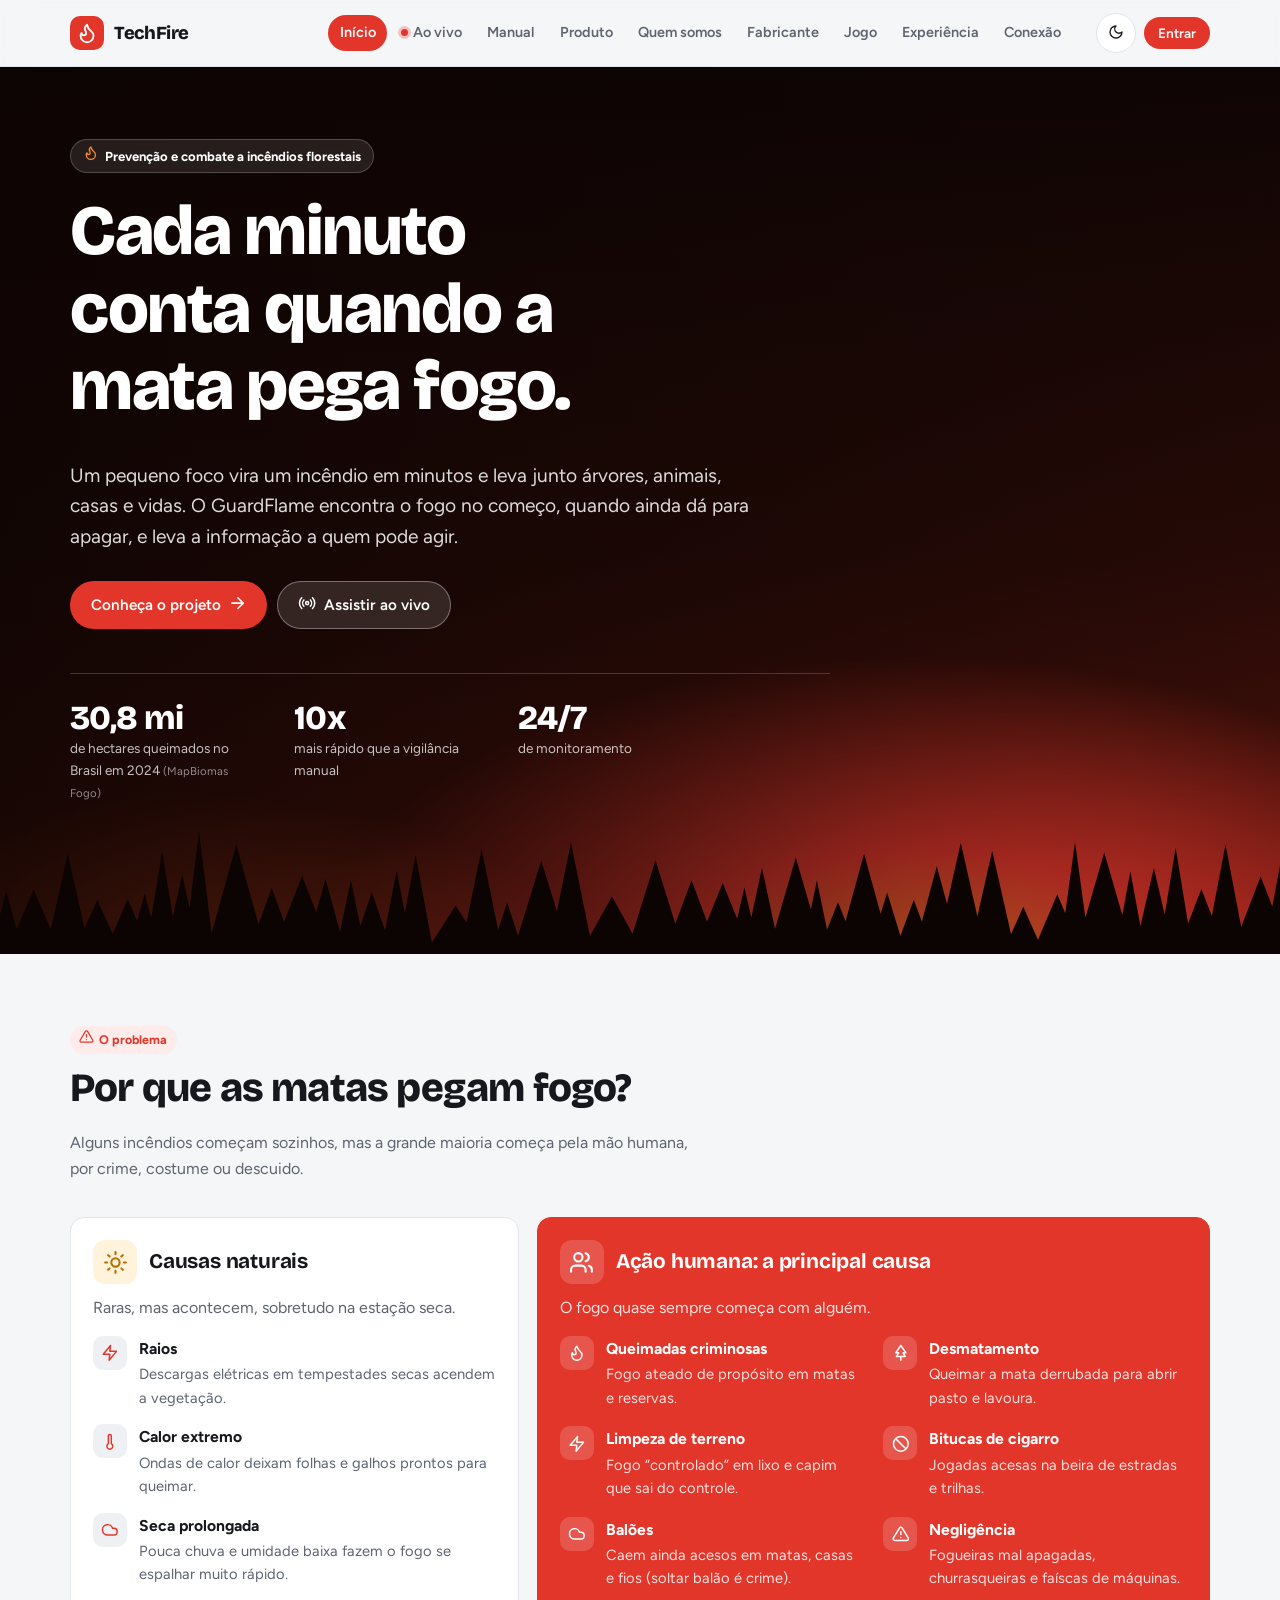
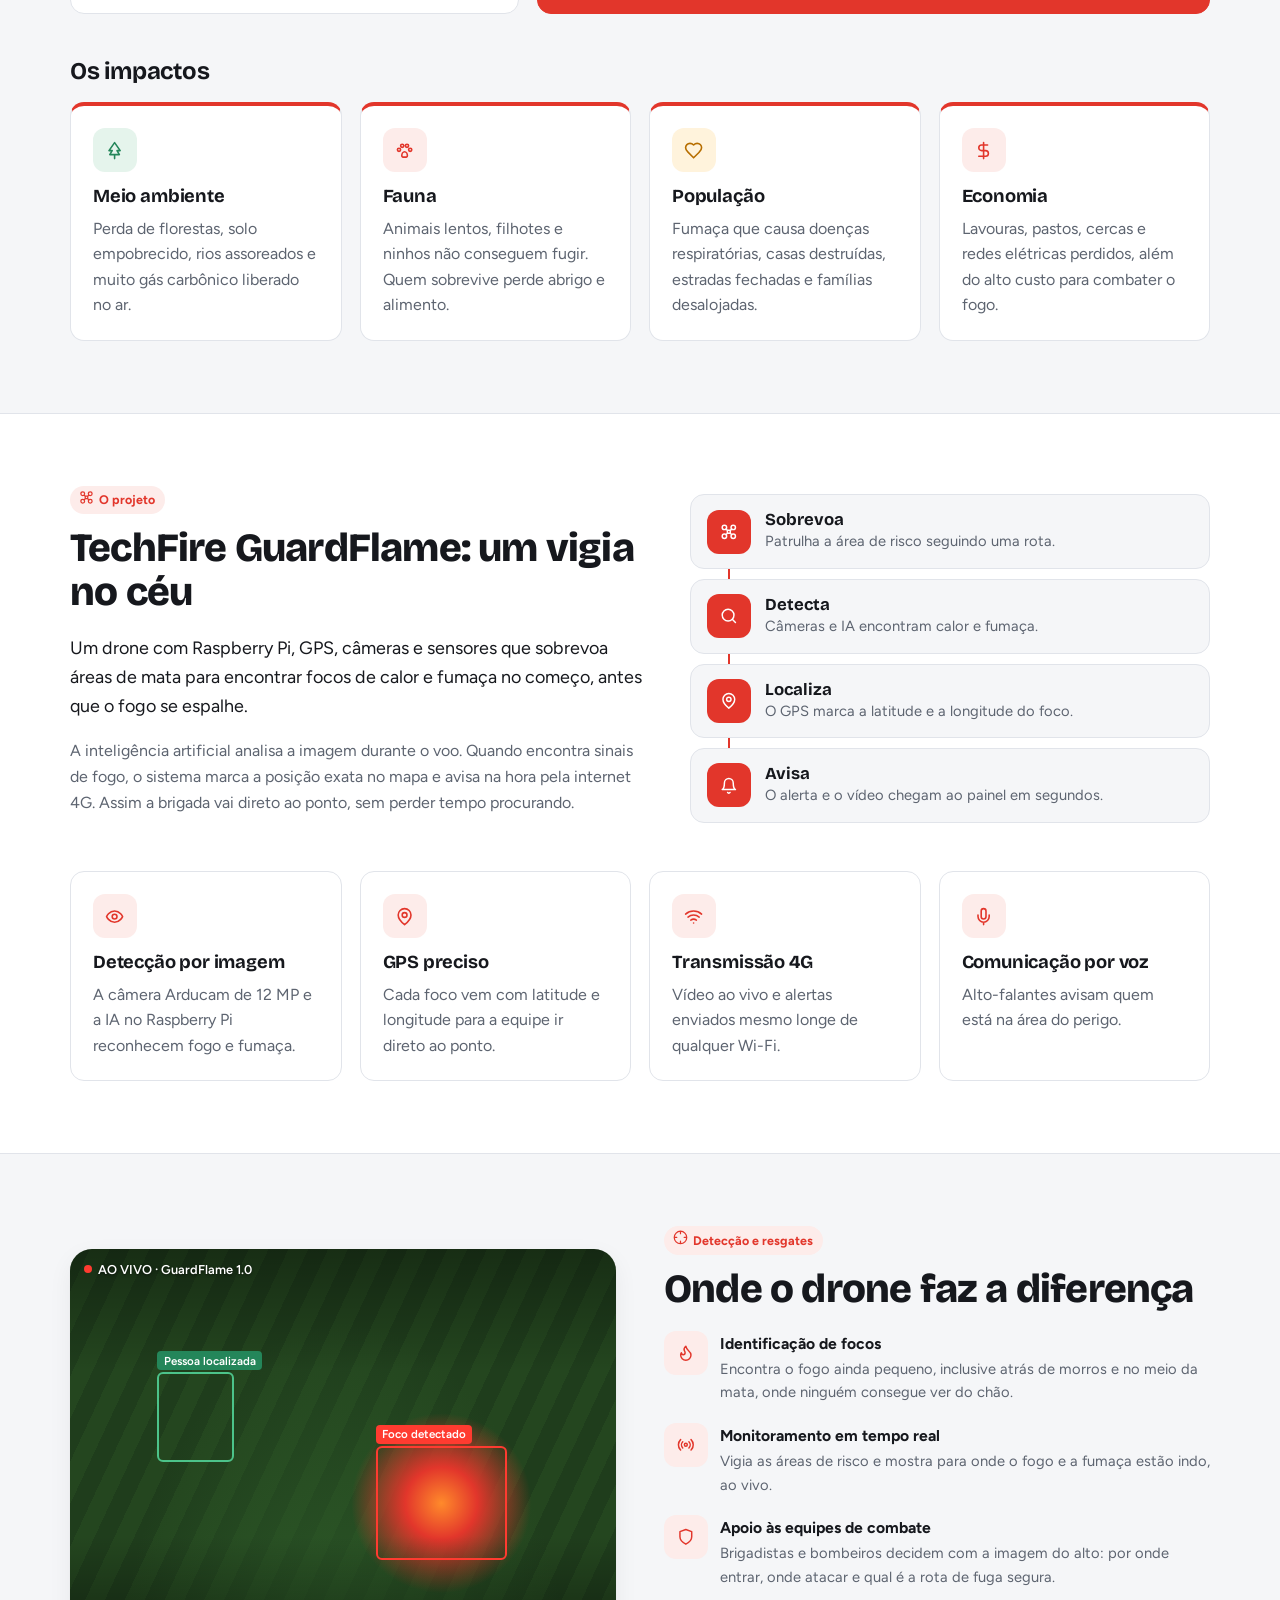
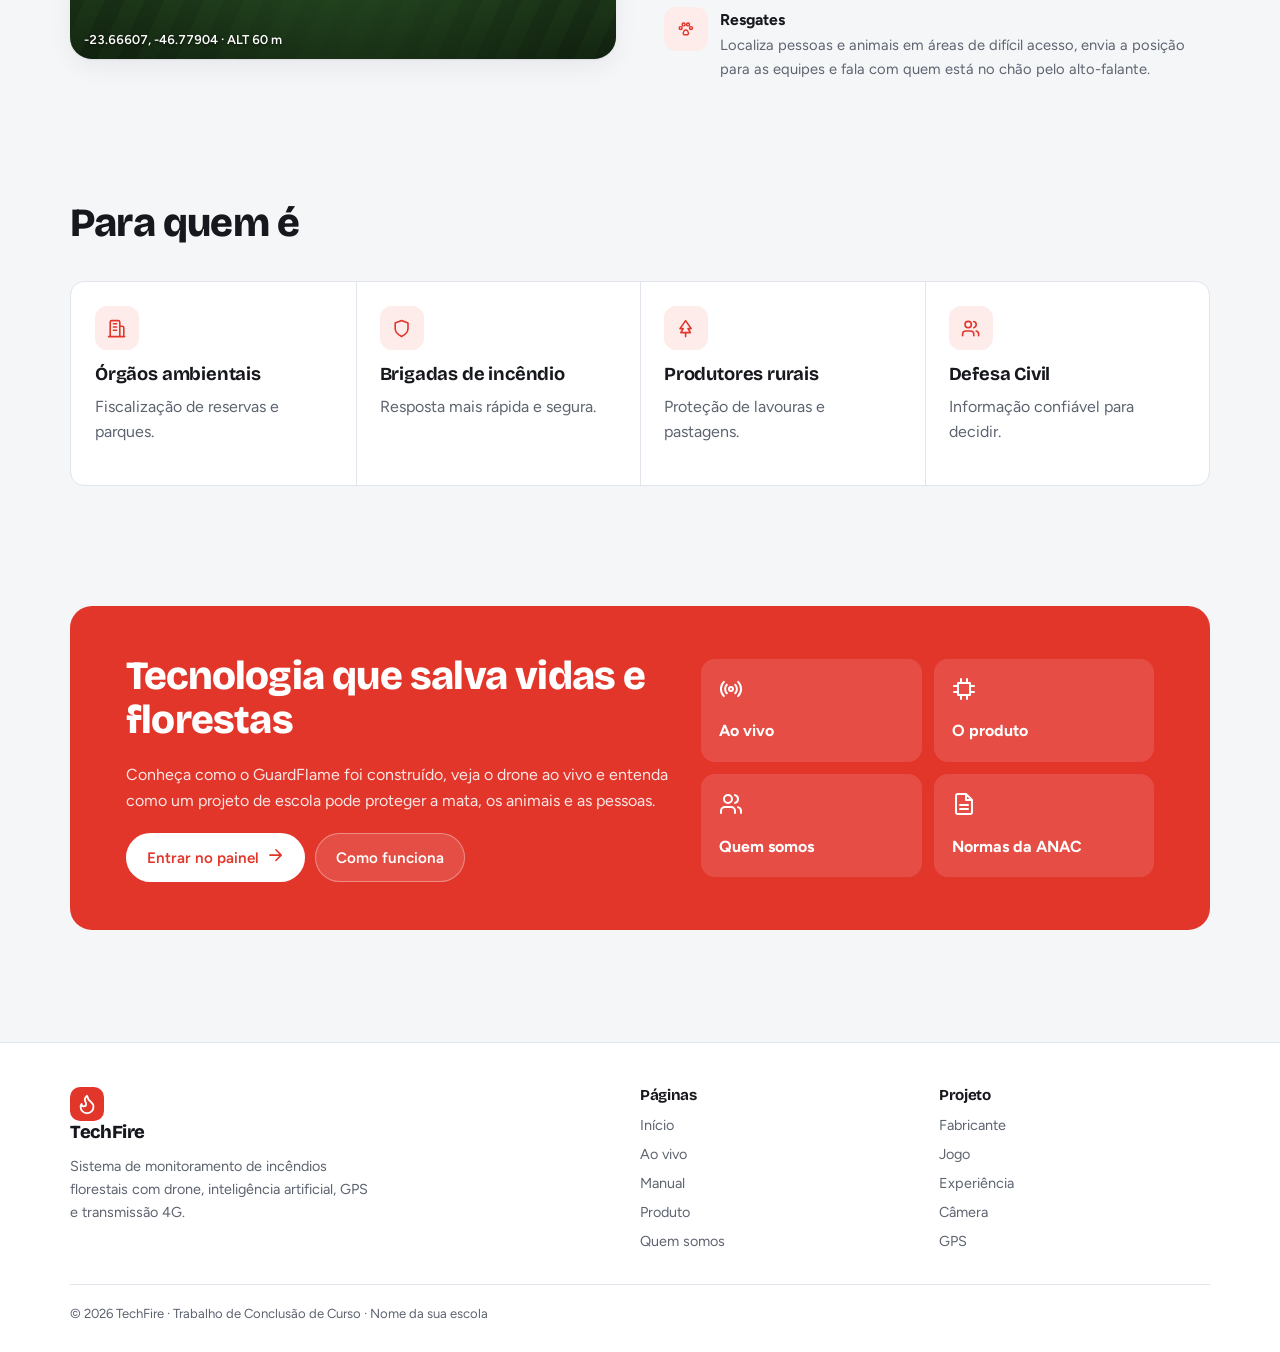
==== techfire-2/index.html @ 39a863de "segundo commit" ====
<!DOCTYPE html>
<html lang="pt-BR" data-theme="light">
<head>
<meta charset="UTF-8">
<meta name="viewport" content="width=device-width, initial-scale=1, viewport-fit=cover">
<title>TechFire · GuardFlame 1.0</title>
<meta name="description" content="TechFire GuardFlame: drone que detecta focos de incêndio florestal no começo, transmite ao vivo e ajuda nos resgates.">
<link rel="preconnect" href="https://fonts.googleapis.com">
<link rel="preconnect" href="https://fonts.gstatic.com" crossorigin>
<link href="https://fonts.googleapis.com/css2?family=Bricolage+Grotesque:opsz,wght@12..96,500;12..96,700;12..96,800&family=Figtree:wght@400;500;600;700&display=swap" rel="stylesheet">
<script>
  /* Aplica o tema salvo antes de desenhar a página (evita "piscar") */
  try { var t = localStorage.getItem('gf_tema'); if (t) document.documentElement.setAttribute('data-theme', t); } catch (e) {}
</script>
<link rel="stylesheet" href="css/estilo.css">
<link rel="stylesheet" href="css/home.css">
</head>
<body>

<!-- Topo (menu): montado pelo js/layout.js -->
<div id="topo"></div>

<main>

<!-- ============ ABERTURA ============ -->
<section class="abertura">
  <div class="fundo" aria-hidden="true"></div>
  <div class="brasas" id="brasas" aria-hidden="true"></div>
  <div class="mata" id="mata" aria-hidden="true"></div>

  <div class="wrap">
    <span class="selo"><span data-icon="flame"></span>Prevenção e combate a incêndios florestais</span>
    <h1>Cada minuto conta quando a mata pega fogo.</h1>
    <p class="lead">Um pequeno foco vira um incêndio em minutos e leva junto árvores, animais, casas e vidas. O GuardFlame encontra o fogo no começo, quando ainda dá para apagar, e leva a informação a quem pode agir.</p>
    <div class="ctas">
      <a class="btn btn-fire" href="#projeto">Conheça o projeto<span data-icon="arrow"></span></a>
      <a class="btn btn-vidro" href="aovivo/aovivo.html"><span data-icon="radio"></span>Assistir ao vivo</a>
    </div>
    <div class="numeros">
      <div><b class="num">30,8 mi</b><span>de hectares queimados no Brasil em 2024 <small>(MapBiomas Fogo)</small></span></div>
      <div><b class="num">10x</b><span>mais rápido que a vigilância manual</span></div>
      <div><b class="num">24/7</b><span>de monitoramento</span></div>
    </div>
  </div>
</section>

<!-- ============ O PROBLEMA ============ -->
<section class="section" id="problema">
  <div class="wrap">
    <div class="section-head">
      <span class="tag"><span data-icon="alert"></span>O problema</span>
      <h2>Por que as matas pegam fogo?</h2>
      <p class="muted">Alguns incêndios começam sozinhos, mas a grande maioria começa pela mão humana, por crime, costume ou descuido.</p>
    </div>

    <div class="causas">
      <div class="card causa-natural">
        <h3><span class="ic amber" data-icon="sun"></span>Causas naturais</h3>
        <p class="muted">Raras, mas acontecem, sobretudo na estação seca.</p>
        <ul class="lista-ic">
          <li><span data-icon="zap"></span><div><b>Raios</b>Descargas elétricas em tempestades secas acendem a vegetação.</div></li>
          <li><span data-icon="thermo"></span><div><b>Calor extremo</b>Ondas de calor deixam folhas e galhos prontos para queimar.</div></li>
          <li><span data-icon="cloud"></span><div><b>Seca prolongada</b>Pouca chuva e umidade baixa fazem o fogo se espalhar muito rápido.</div></li>
        </ul>
      </div>
      <div class="card causa-humana">
        <h3><span class="ic" data-icon="users"></span>Ação humana: a principal causa</h3>
        <p>O fogo quase sempre começa com alguém.</p>
        <ul class="lista-ic duas">
          <li><span data-icon="flame"></span><div><b>Queimadas criminosas</b>Fogo ateado de propósito em matas e reservas.</div></li>
          <li><span data-icon="tree"></span><div><b>Desmatamento</b>Queimar a mata derrubada para abrir pasto e lavoura.</div></li>
          <li><span data-icon="zap"></span><div><b>Limpeza de terreno</b>Fogo “controlado” em lixo e capim que sai do controle.</div></li>
          <li><span data-icon="ban"></span><div><b>Bitucas de cigarro</b>Jogadas acesas na beira de estradas e trilhas.</div></li>
          <li><span data-icon="cloud"></span><div><b>Balões</b>Caem ainda acesos em matas, casas e fios (soltar balão é crime).</div></li>
          <li><span data-icon="alert"></span><div><b>Negligência</b>Fogueiras mal apagadas, churrasqueiras e faíscas de máquinas.</div></li>
        </ul>
      </div>
    </div>

    <h3 class="sub-titulo">Os impactos</h3>
    <div class="grid g4">
      <div class="card impacto"><div class="ic leaf" data-icon="tree"></div><h3>Meio ambiente</h3><p class="muted">Perda de florestas, solo empobrecido, rios assoreados e muito gás carbônico liberado no ar.</p></div>
      <div class="card impacto"><div class="ic" data-icon="paw"></div><h3>Fauna</h3><p class="muted">Animais lentos, filhotes e ninhos não conseguem fugir. Quem sobrevive perde abrigo e alimento.</p></div>
      <div class="card impacto"><div class="ic amber" data-icon="heart"></div><h3>População</h3><p class="muted">Fumaça que causa doenças respiratórias, casas destruídas, estradas fechadas e famílias desalojadas.</p></div>
      <div class="card impacto"><div class="ic" data-icon="coins"></div><h3>Economia</h3><p class="muted">Lavouras, pastos, cercas e redes elétricas perdidos, além do alto custo para combater o fogo.</p></div>
    </div>
  </div>
</section>

<!-- ============ O PROJETO ============ -->
<section class="section alt" id="projeto">
  <div class="wrap">
    <div class="projeto">
      <div>
        <span class="tag"><span data-icon="drone"></span>O projeto</span>
        <h2>TechFire GuardFlame: um vigia no céu</h2>
        <p class="lead-sm">Um drone com Raspberry Pi, GPS, câmeras e sensores que sobrevoa áreas de mata para encontrar focos de calor e fumaça no começo, antes que o fogo se espalhe.</p>
        <p class="muted">A inteligência artificial analisa a imagem durante o voo. Quando encontra sinais de fogo, o sistema marca a posição exata no mapa e avisa na hora pela internet 4G. Assim a brigada vai direto ao ponto, sem perder tempo procurando.</p>
      </div>
      <ol class="fluxo-voo">
        <li><span data-icon="drone"></span><div><b>Sobrevoa</b>Patrulha a área de risco seguindo uma rota.</div></li>
        <li><span data-icon="search"></span><div><b>Detecta</b>Câmeras e IA encontram calor e fumaça.</div></li>
        <li><span data-icon="pin"></span><div><b>Localiza</b>O GPS marca a latitude e a longitude do foco.</div></li>
        <li><span data-icon="bell"></span><div><b>Avisa</b>O alerta e o vídeo chegam ao painel em segundos.</div></li>
      </ol>
    </div>

    <div class="grid g4" style="margin-top:40px">
      <div class="card"><div class="ic" data-icon="eye"></div><h3>Detecção por imagem</h3><p class="muted">A câmera Arducam de 12 MP e a IA no Raspberry Pi reconhecem fogo e fumaça.</p></div>
      <div class="card"><div class="ic" data-icon="pin"></div><h3>GPS preciso</h3><p class="muted">Cada foco vem com latitude e longitude para a equipe ir direto ao ponto.</p></div>
      <div class="card"><div class="ic" data-icon="wifi"></div><h3>Transmissão 4G</h3><p class="muted">Vídeo ao vivo e alertas enviados mesmo longe de qualquer Wi-Fi.</p></div>
      <div class="card"><div class="ic" data-icon="mic"></div><h3>Comunicação por voz</h3><p class="muted">Alto-falantes avisam quem está na área do perigo.</p></div>
    </div>
  </div>
</section>

<!-- ============ DETECÇÃO E RESGATES ============ -->
<section class="section" id="resgates">
  <div class="wrap resgate">
    <div class="tela-drone" aria-label="Exemplo da visão do drone durante o voo" role="img">
      <div class="mira foco"><span>Foco detectado</span></div>
      <div class="mira pessoa"><span>Pessoa localizada</span></div>
      <div class="hud-topo"><span class="rec">AO VIVO · GuardFlame 1.0</span></div>
      <div class="hud-pe num">-23.66607, -46.77904 · ALT 60 m</div>
    </div>
    <div>
      <span class="tag"><span data-icon="target"></span>Detecção e resgates</span>
      <h2>Onde o drone faz a diferença</h2>
      <ul class="lista-ic grande">
        <li><span data-icon="flame"></span><div><b>Identificação de focos</b>Encontra o fogo ainda pequeno, inclusive atrás de morros e no meio da mata, onde ninguém consegue ver do chão.</div></li>
        <li><span data-icon="radio"></span><div><b>Monitoramento em tempo real</b>Vigia as áreas de risco e mostra para onde o fogo e a fumaça estão indo, ao vivo.</div></li>
        <li><span data-icon="shield"></span><div><b>Apoio às equipes de combate</b>Brigadistas e bombeiros decidem com a imagem do alto: por onde entrar, onde atacar e qual é a rota de fuga segura.</div></li>
        <li><span data-icon="paw"></span><div><b>Resgates</b>Localiza pessoas e animais em áreas de difícil acesso, envia a posição para as equipes e fala com quem está no chão pelo alto-falante.</div></li>
      </ul>
    </div>
  </div>
</section>

<!-- ============ PARA QUEM É ============ -->
<section class="section tight">
  <div class="wrap">
    <div class="section-head"><h2>Para quem é</h2></div>
    <div class="audience">
      <div><div class="ic" data-icon="building"></div><h3>Órgãos ambientais</h3><p class="muted">Fiscalização de reservas e parques.</p></div>
      <div><div class="ic" data-icon="shield"></div><h3>Brigadas de incêndio</h3><p class="muted">Resposta mais rápida e segura.</p></div>
      <div><div class="ic" data-icon="tree"></div><h3>Produtores rurais</h3><p class="muted">Proteção de lavouras e pastagens.</p></div>
      <div><div class="ic" data-icon="users"></div><h3>Defesa Civil</h3><p class="muted">Informação confiável para decidir.</p></div>
    </div>
  </div>
</section>

<!-- ============ CHAMADA FINAL ============ -->
<section class="section">
  <div class="wrap">
    <div class="goal chamada">
      <div>
        <h2>Tecnologia que salva vidas e florestas</h2>
        <p>Conheça como o GuardFlame foi construído, veja o drone ao vivo e entenda como um projeto de escola pode proteger a mata, os animais e as pessoas.</p>
        <div class="ctas">
          <a class="btn btn-branco" href="login/login.html" data-so-visitante hidden>Entrar no painel<span data-icon="arrow"></span></a>
          <a class="btn btn-vidro" href="manual/manual.html">Como funciona</a>
        </div>
      </div>
      <nav class="atalhos" aria-label="Conheça o site">
        <a href="aovivo/aovivo.html"><span data-icon="radio"></span>Ao vivo</a>
        <a href="produto/produto.html"><span data-icon="chip"></span>O produto</a>
        <a href="equipe/equipe.html"><span data-icon="users"></span>Quem somos</a>
        <a href="fabricante/fabricante.html"><span data-icon="file"></span>Normas da ANAC</a>
      </nav>
    </div>
  </div>
</section>
</main>

<!-- Rodapé: montado pelo js/layout.js -->
<div id="rodape"></div>

<script src="js/config.js"></script>
<script src="js/utils.js"></script>
<script src="js/layout.js"></script>
<script src="js/home.js"></script>
</body>
</html>
---- techfire-2/css/estilo.css ----
/* ============ TOKENS ============ */
:root{
  --bg:#F5F6F8; --surface:#FFFFFF; --surface-2:#EEF0F3; --ink:#16181D; --muted:#5D6470;
  --line:#E1E4EA; --fire:#E2362B; --fire-2:#FF7E29; --fire-soft:#FDECEA; --leaf:#24865A; --leaf-soft:#E5F4EC;
  --amber:#B76E00; --amber-soft:#FFF3DC; --shadow:0 1px 2px rgba(22,24,29,.06),0 8px 24px rgba(22,24,29,.06);
  --r-sm:8px; --r-md:14px; --r-lg:22px;
  --f-display:"Bricolage Grotesque", "Segoe UI", system-ui, sans-serif;
  --f-body:"Figtree", "Segoe UI", system-ui, -apple-system, sans-serif;
  box-sizing:border-box;
  padding-top:env(safe-area-inset-top,0px); padding-bottom:env(safe-area-inset-bottom,0px);
  color-scheme:light;
}
html[data-theme="dark"]{
  --bg:#0E1013; --surface:#16191E; --surface-2:#1E2228; --ink:#ECEEF1; --muted:#99A0AC;
  --line:#2A2F37; --fire:#FF4A3D; --fire-2:#FF8F3D; --fire-soft:#2A1513; --leaf:#4CC38A; --leaf-soft:#12251C;
  --amber:#F2B14C; --amber-soft:#2A2112; --shadow:0 1px 2px rgba(0,0,0,.4),0 10px 30px rgba(0,0,0,.35);
  color-scheme:dark;
}
*,*::before,*::after{box-sizing:inherit}
html{scroll-padding-top:calc(env(safe-area-inset-top,0px) + 80px)}
body{margin:0;background:var(--bg);color:var(--ink);font:16px/1.6 var(--f-body);-webkit-font-smoothing:antialiased;transition:background .3s,color .3s}
img,video,iframe,canvas{max-width:100%;display:block}
a{color:inherit}
h1,h2,h3,h4{font-family:var(--f-display);line-height:1.1;margin:0 0 .5em;letter-spacing:-.02em}
h1{font-size:clamp(2.4rem,5.5vw,4.4rem);font-weight:800}
h2{font-size:clamp(1.7rem,3.2vw,2.5rem);font-weight:800}
h3{font-size:1.15rem;font-weight:700;letter-spacing:-.01em}
p{margin:0 0 1em}
.muted{color:var(--muted)}
.wrap{width:100%;max-width:1180px;margin:0 auto;padding:0 20px}
.num{font-variant-numeric:tabular-nums}
:focus-visible{outline:3px solid var(--fire-2);outline-offset:2px;border-radius:6px}
.sr{position:absolute;width:1px;height:1px;overflow:hidden;clip:rect(0 0 0 0)}
svg.i{width:1.2em;height:1.2em;flex:none;fill:none;stroke:currentColor;stroke-width:2;stroke-linecap:round;stroke-linejoin:round}

/* ============ BOTÕES / CAMPOS ============ */
.btn{display:inline-flex;align-items:center;justify-content:center;gap:.5em;padding:.8em 1.3em;border-radius:999px;border:1.5px solid transparent;font:600 .95rem var(--f-body);cursor:pointer;text-decoration:none;transition:transform .15s,background .2s,border-color .2s}
.btn:active{transform:scale(.97)}
.btn-fire{background:var(--fire);color:#fff}
.btn-fire:hover{background:color-mix(in srgb,var(--fire) 88%,#000)}
.btn-line{border-color:var(--line);background:var(--surface);color:var(--ink)}
.btn-line:hover{border-color:var(--fire);color:var(--fire)}
.btn-block{width:100%}
.btn-sm{padding:.5em .95em;font-size:.85rem}
.field{display:block;margin-bottom:1rem}
.field>span{display:block;font-size:.85rem;font-weight:600;margin-bottom:.35rem}
.input{position:relative;display:flex;align-items:center}
.input>span{position:absolute;left:14px;top:50%;transform:translateY(-50%);display:flex;color:var(--muted);pointer-events:none}
.input input,.input select,textarea{width:100%;padding:.85em 1em .85em 2.8em;border:1.5px solid var(--line);border-radius:var(--r-sm);background:var(--surface-2);color:var(--ink);font:500 .95rem var(--f-body);transition:border-color .2s,background .2s}
textarea{padding:.85em 1em;min-height:120px;resize:vertical}
.input input:focus,.input select:focus,textarea:focus{outline:none;border-color:var(--fire);background:var(--surface)}
.input .peek{position:absolute;right:6px;top:50%;transform:translateY(-50%);background:none;border:0;color:var(--muted);cursor:pointer;padding:8px;display:flex}
.msg{font-size:.88rem;border-radius:var(--r-sm);padding:.7em .9em;margin-bottom:1rem;display:none}
.msg.err{display:block;background:var(--fire-soft);color:var(--fire)}
.msg.ok{display:block;background:var(--leaf-soft);color:var(--leaf)}
.check{display:flex;gap:.6em;align-items:flex-start;font-size:.88rem;margin-bottom:1.2rem}
.check input{accent-color:var(--fire);margin-top:.3em}

/* ============ TOPO ============ */
.topbar{position:sticky;top:0;top:env(safe-area-inset-top,0px);z-index:50;background:color-mix(in srgb,var(--bg) 82%,transparent);backdrop-filter:saturate(1.4) blur(14px);-webkit-backdrop-filter:saturate(1.4) blur(14px);border-bottom:1px solid var(--line)}
.topbar .wrap{display:flex;align-items:center;gap:16px;height:66px}
.brand{display:flex;align-items:center;gap:10px;text-decoration:none;font:800 1.15rem var(--f-display);letter-spacing:-.02em}
.brand .mark{width:34px;height:34px;border-radius:10px;background:var(--fire);color:#fff;display:grid;place-items:center}
.nav{display:flex;gap:2px;margin-left:auto}
.nav a{text-decoration:none;font-weight:600;font-size:.9rem;padding:.45em .8em;border-radius:999px;color:var(--muted);white-space:nowrap}
.nav a:hover{color:var(--ink)}
.nav a.on{background:var(--fire);color:#fff}
.nav a.live{display:inline-flex;align-items:center;gap:.4em}
.nav a.live::before{content:"";width:7px;height:7px;border-radius:50%;background:var(--fire);box-shadow:0 0 0 3px color-mix(in srgb,var(--fire) 25%,transparent)}
.nav a.live.on::before{background:#fff}
.nav a.dono{border:1.5px dashed var(--fire);color:var(--fire)}
.nav a.dono.on{border-style:solid;color:#fff}
.tools{display:flex;gap:8px;align-items:center}
.icon-btn{width:40px;height:40px;border-radius:50%;border:1.5px solid var(--line);background:var(--surface);color:var(--ink);display:grid;place-items:center;cursor:pointer}
.icon-btn:hover{border-color:var(--fire);color:var(--fire)}
.theme-btn .sun{display:none}
html[data-theme="dark"] .theme-btn .sun{display:block}
html[data-theme="dark"] .theme-btn .moon{display:none}
.menu-btn{display:none}
.user-chip{font-size:.85rem;font-weight:600;color:var(--muted);max-width:140px;overflow:hidden;text-overflow:ellipsis;white-space:nowrap}
@media (max-width:1240px){
  .menu-btn{display:grid}
  .nav{position:fixed;inset:66px 0 auto 0;top:calc(66px + env(safe-area-inset-top,0px));flex-direction:column;background:var(--surface);border-bottom:1px solid var(--line);padding:12px 20px 20px;gap:4px;display:none;margin:0}
  .nav.open{display:flex}
  .nav a{padding:.8em 1em}
  .tools{margin-left:auto}
  .user-chip{display:none}
}

/* ============ PÁGINAS ============ */
main{animation:in .35s ease}
@keyframes in{from{opacity:0}to{opacity:1}}
.section{padding:72px 0}
.section.tight{padding:48px 0}
.section-head{max-width:640px;margin-bottom:36px}
.section-head.center{margin-inline:auto;text-align:center}
.alt{background:var(--surface);border-block:1px solid var(--line)}
.grid{display:grid;gap:18px}
.g2{grid-template-columns:repeat(auto-fit,minmax(min(100%,420px),1fr))}
.g3{grid-template-columns:repeat(auto-fit,minmax(min(100%,280px),1fr))}
.g4{grid-template-columns:repeat(auto-fit,minmax(min(100%,230px),1fr))}
.card{background:var(--surface);border:1px solid var(--line);border-radius:var(--r-md);padding:22px}
.card p:last-child{margin:0}
.ic{width:44px;height:44px;border-radius:12px;display:grid;place-items:center;background:var(--fire-soft);color:var(--fire);margin-bottom:14px}
.ic.leaf{background:var(--leaf-soft);color:var(--leaf)}
.tag{display:inline-flex;align-items:center;gap:.4em;font-size:.78rem;font-weight:700;padding:.3em .75em;border-radius:999px;background:var(--fire-soft);color:var(--fire)}
.tag.leaf{background:var(--leaf-soft);color:var(--leaf)}
.tag.amber{background:var(--amber-soft);color:var(--amber)}
.page-title{padding-top:56px;padding-bottom:8px}
.page-title p{color:var(--muted);max-width:620px;font-size:1.05rem}

/* ============ VITRINE (ícone do drone no login e no cadastro) ============ */
.vitrine{position:relative;border-radius:var(--r-lg);overflow:hidden;aspect-ratio:16/11;box-shadow:var(--shadow);isolation:isolate;display:grid;place-items:center;color:#fff;background:radial-gradient(circle at 30% 20%,#ff7e29 0,transparent 55%),radial-gradient(circle at 80% 90%,#b0204f 0,transparent 50%),linear-gradient(135deg,#e2362b,#4a0c6b)}
.vitrine .ic-drone{display:grid;place-items:center;width:40%;max-width:220px}
.vitrine .ic-drone svg.i{width:100%;height:auto;stroke-width:1;opacity:.9}
.vitrine .hud{position:absolute;inset:0;pointer-events:none;font:600 .82rem var(--f-body);font-variant-numeric:tabular-nums}
.vitrine .hud>div{position:absolute;padding:14px 16px;display:flex;gap:10px;align-items:center;text-shadow:0 1px 3px rgba(0,0,0,.6)}
.vitrine .hud .tl{top:0;left:0}.vitrine .hud .bl{bottom:0;left:0}.vitrine .hud .br{bottom:0;right:0}
.rec{display:inline-flex;align-items:center;gap:6px}
.rec::before{content:"";width:8px;height:8px;border-radius:50%;background:#ff3b30;animation:blink 1.2s steps(2) infinite}
@keyframes blink{50%{opacity:.15}}

/* ============ PLAYER DE VÍDEO ============ */
.player{position:relative;border-radius:var(--r-md);overflow:hidden;background:#000;aspect-ratio:16/9}
.player video,.player iframe,.player img{width:100%;height:100%;border:0;object-fit:cover}
.player .empty{position:absolute;inset:0;display:grid;place-items:center;text-align:center;padding:24px;color:#cfd3da;background:repeating-linear-gradient(135deg,#15181d 0 14px,#191c22 14px 28px);font-size:.9rem}
.player .empty .off-ic{display:block;margin:0 auto 8px;width:max-content;opacity:.7}
.player .empty .off-ic svg.i{width:36px;height:36px}
.player .empty b{display:block;color:#fff;font-family:var(--f-display);font-size:1.1rem;margin-bottom:4px}
.player .empty code{background:rgba(255,255,255,.08);padding:.15em .45em;border-radius:5px;font-size:.85em}

/* ============ CHAMADA (bloco vermelho) ============ */
.goal{background:var(--fire);color:#fff;border-radius:var(--r-lg);padding:48px clamp(24px,5vw,56px);display:grid;grid-template-columns:1.2fr 1fr;gap:32px;align-items:center}
.goal h2{color:#fff}
.goal p{color:rgba(255,255,255,.88)}
.goal .stats{display:grid;grid-template-columns:repeat(3,1fr);gap:12px}
.goal .stats div{background:rgba(255,255,255,.12);border-radius:var(--r-md);padding:18px 14px}
.goal .stats b{display:block;font:800 2rem var(--f-display)}
.goal .stats span{font-size:.82rem}
@media (max-width:800px){.goal{grid-template-columns:1fr}}

/* ============ RODAPÉ ============ */
.site-foot{border-top:1px solid var(--line);background:var(--surface);padding:44px 0 28px;margin-top:40px;font-size:.9rem}
.site-foot .cols{display:grid;grid-template-columns:2fr 1fr 1fr;gap:28px}
.site-foot h4{font-size:.95rem}
.site-foot a{display:block;text-decoration:none;color:var(--muted);padding:3px 0}
.site-foot a:hover{color:var(--fire)}
.site-foot .copy{border-top:1px solid var(--line);margin-top:28px;padding-top:18px;color:var(--muted);font-size:.82rem}
@media (max-width:700px){.site-foot .cols{grid-template-columns:1fr}}

.toast{position:fixed;left:50%;bottom:calc(24px + env(safe-area-inset-bottom,0px));transform:translate(-50%,calc(100% + 60px));visibility:hidden;background:var(--ink);color:var(--bg);padding:.8em 1.2em;border-radius:999px;font-weight:600;font-size:.9rem;z-index:100;transition:transform .3s}
.toast.show{transform:translate(-50%,0);visibility:visible}

/* ============ AO VIVO (Ao vivo e Câmera) ============ */
.live-grid{display:grid;grid-template-columns:1fr 340px;gap:18px;align-items:start}
@media (max-width:950px){.live-grid{grid-template-columns:1fr}}
.live-badge{position:absolute;top:14px;left:14px;z-index:2;background:#ff3b30;color:#fff;font:700 .75rem var(--f-body);padding:.35em .7em;border-radius:6px;display:none;align-items:center;gap:6px}
.live-badge.on{display:inline-flex}
.live-badge::before{content:"";width:7px;height:7px;border-radius:50%;background:#fff;animation:blink 1.2s steps(2) infinite}
.live-actions{margin-top:12px;display:flex;gap:10px;flex-wrap:wrap}

/* ============ TELEMETRIA (Ao vivo e GPS) ============ */
.tel{display:grid;grid-template-columns:1fr 1fr;gap:10px}
.tel div{background:var(--surface-2);border-radius:var(--r-sm);padding:12px}
.tel span{display:block;font-size:.78rem;color:var(--muted)}
.tel b{font:700 1.25rem var(--f-display);font-variant-numeric:tabular-nums}

/* ============ PASSO A PASSO NUMERADO (Manual, Câmera) ============ */
.steps{counter-reset:s;display:grid;gap:12px;max-width:860px}
.step{display:grid;grid-template-columns:52px minmax(0,1fr);gap:16px;background:var(--surface);border:1px solid var(--line);border-radius:var(--r-md);padding:18px 20px}
.step::before{counter-increment:s;content:counter(s);width:40px;height:40px;border-radius:50%;background:var(--fire);color:#fff;display:grid;place-items:center;font:800 1.05rem var(--f-display)}
.step h3{margin:6px 0 4px}
.step p{color:var(--muted);margin-bottom:8px}
.step a{color:var(--fire);font-weight:600}

/* ============ MAPA E TABELAS ============ */
.map{border-radius:var(--r-md);overflow:hidden;border:1px solid var(--line);min-height:300px;background:var(--surface-2)}
.map iframe{width:100%;height:100%;min-height:300px;border:0}
.table-wrap{overflow-x:auto;border:1px solid var(--line);border-radius:var(--r-md);background:var(--surface)}
table{width:100%;border-collapse:collapse;font-size:.92rem;min-width:620px}
th,td{text-align:left;padding:14px 18px;border-bottom:1px solid var(--line)}
th{font-size:.8rem;color:var(--muted);font-weight:700;background:var(--surface-2)}
tr:last-child td{border-bottom:0}

/* ============ ABAS DA CONEXÃO (Câmera · GPS) ============ */
.subnav{display:flex;gap:8px;flex-wrap:wrap;margin-top:8px}
.subnav a{display:inline-flex;align-items:center;gap:.5em;text-decoration:none;font-weight:600;font-size:.92rem;padding:.6em 1.1em;border-radius:999px;border:1.5px solid var(--line);background:var(--surface);color:var(--muted)}
.subnav a:hover{color:var(--ink);border-color:var(--ink)}
.subnav a.on{background:var(--ink);border-color:var(--ink);color:var(--bg)}

/* ============ BLOCO DE CÓDIGO COM "COPIAR" ============ */
pre.code{position:relative;margin:8px 0 10px;background:#101318;color:#E6E8EC;border-radius:var(--r-sm);padding:14px 16px;padding-right:84px;overflow-x:auto;font:500 .84rem/1.55 ui-monospace,"Cascadia Code",Consolas,monospace;white-space:pre}
pre.code .copy{position:absolute;top:8px;right:8px;background:rgba(255,255,255,.1);color:#fff;border:0;border-radius:6px;padding:.35em .7em;font:600 .75rem var(--f-body);cursor:pointer}
pre.code .copy:hover{background:var(--fire)}
code.inline{background:var(--surface-2);padding:.12em .4em;border-radius:5px;font-size:.88em}

/* ============ FLUXO (Câmera, GPS) ============ */
.fluxo{display:flex;flex-wrap:wrap;align-items:center;gap:8px;margin:4px 0 0;font-size:.88rem}
.fluxo span{background:var(--surface-2);border:1px solid var(--line);border-radius:999px;padding:.35em .85em;font-weight:600}
.fluxo i{font-style:normal;color:var(--muted)}

/* ============ SELO DE STATUS ============ */
.pill{display:inline-flex;align-items:center;gap:.45em;font-size:.8rem;font-weight:700;padding:.3em .8em;border-radius:999px;background:var(--surface-2);color:var(--muted)}
.pill::before{content:"";width:8px;height:8px;border-radius:50%;background:currentColor}
.pill.ok{background:var(--leaf-soft);color:var(--leaf)}
.pill.warn{background:var(--amber-soft);color:var(--amber)}
.pill.err{background:var(--fire-soft);color:var(--fire)}
.checklist{list-style:none;padding:0;margin:0;display:grid;gap:8px;font-size:.92rem}
.checklist li{display:flex;gap:10px;align-items:flex-start}
.checklist li::before{content:"";flex:none;width:10px;height:10px;margin-top:.45em;border-radius:50%;background:var(--line)}
.checklist li.ok::before{background:var(--leaf)}
.checklist li.err::before{background:var(--fire)}
.checklist li.warn::before{background:var(--amber)}

@media (prefers-reduced-motion:reduce){*,*::before,*::after{animation:none!important;transition:none!important}}
---- techfire-2/css/home.css ----
/* =====================================================================
   PÁGINA INÍCIO (index.html)
   ===================================================================== */

/* ---------- Abertura (sempre escura, como uma foto de fogo à noite) ---------- */
.abertura{position:relative;isolation:isolate;overflow:hidden;color:#fff;min-height:min(86vh,760px);display:flex;align-items:center;padding:72px 0 150px;background:#140605}
.abertura .fundo{position:absolute;inset:0;z-index:-3;background:
  radial-gradient(ellipse 70% 55% at 72% 105%,#ff8a2b 0,#e2362b 30%,transparent 70%),
  radial-gradient(ellipse 50% 40% at 15% 110%,#ff5a1f 0,transparent 70%),
  linear-gradient(180deg,#0f0505 0%,#2a0b07 55%,#5c140b 100%)}
.abertura::after{content:"";position:absolute;inset:0;z-index:-2;background:linear-gradient(90deg,rgba(12,4,3,.82) 0%,rgba(12,4,3,.45) 60%,rgba(12,4,3,.15) 100%)}
.abertura .wrap{position:relative}
.abertura h1{max-width:13ch;color:#fff;text-wrap:balance}
.abertura .lead{font-size:clamp(1.05rem,1.6vw,1.2rem);color:rgba(255,255,255,.86);max-width:36em}
.selo{display:inline-flex;align-items:center;gap:.5em;font-size:.82rem;font-weight:700;padding:.4em .9em;border-radius:999px;background:rgba(255,255,255,.1);border:1px solid rgba(255,255,255,.2);margin-bottom:20px;backdrop-filter:blur(6px)}
.selo svg.i{color:#ff8a2b}
.ctas{display:flex;gap:10px;flex-wrap:wrap;margin-top:28px}
.btn-vidro{background:rgba(255,255,255,.12);border-color:rgba(255,255,255,.35);color:#fff}
.btn-vidro:hover{background:rgba(255,255,255,.22)}
.btn-branco{background:#fff;color:var(--fire)}
.btn-branco:hover{background:#fff3f1}
.numeros{display:flex;gap:clamp(20px,4vw,44px);flex-wrap:wrap;margin-top:44px;padding-top:24px;border-top:1px solid rgba(255,255,255,.18);max-width:760px}
.numeros b{display:block;font:800 clamp(1.6rem,3vw,2.1rem) var(--f-display);letter-spacing:-.02em}
.numeros span{display:block;font-size:.85rem;color:rgba(255,255,255,.75);max-width:20ch}
.numeros small{opacity:.7}

/* Silhueta da mata e brasas */
.mata{position:absolute;left:0;right:0;bottom:0;height:150px;z-index:-1;color:#0b0403}
.mata svg{width:100%;height:100%;display:block;fill:currentColor}
.brasas{position:absolute;inset:0;z-index:-1;pointer-events:none}
.brasas i{position:absolute;bottom:-10px;border-radius:50%;background:#ffb347;box-shadow:0 0 8px 2px #ff7e29;animation:subir linear infinite;opacity:0}
@keyframes subir{0%{transform:translate(0,0);opacity:0}10%{opacity:1}100%{transform:translate(40px,-90vh);opacity:0}}

/* ---------- Problema ---------- */
.section-head .tag{margin-bottom:12px}
.causas{display:grid;grid-template-columns:1fr 1.5fr;gap:18px}
@media (max-width:900px){.causas{grid-template-columns:1fr}}
.causas h3{display:flex;align-items:center;gap:12px;font-size:1.3rem}
.causas h3 .ic{margin:0;flex:none}
.causa-humana{background:var(--fire);border-color:var(--fire);color:#fff}
.causa-humana h3 .ic{background:rgba(255,255,255,.16);color:#fff}
.causa-humana>p{color:rgba(255,255,255,.85)}
.ic.amber{background:var(--amber-soft);color:var(--amber)}
.lista-ic{list-style:none;padding:0;margin:16px 0 0;display:grid;gap:14px}
.lista-ic.duas{grid-template-columns:repeat(auto-fit,minmax(min(100%,230px),1fr));gap:16px 20px}
.lista-ic li{display:flex;gap:12px;align-items:flex-start;font-size:.92rem}
.lista-ic li>span{flex:none;width:34px;height:34px;border-radius:10px;display:grid;place-items:center;background:var(--surface-2);color:var(--fire)}
.lista-ic b{display:block;font-size:.98rem;margin-bottom:2px}
.lista-ic li div{color:var(--muted)}
.lista-ic li b{color:var(--ink)}
.causa-humana .lista-ic li>span{background:rgba(255,255,255,.16);color:#fff}
.causa-humana .lista-ic li div,.causa-humana .lista-ic li b{color:#fff}
.causa-humana .lista-ic li div{color:rgba(255,255,255,.85)}
.sub-titulo{font-size:1.5rem;margin:44px 0 18px}
.impacto{border-top:4px solid var(--fire)}

/* ---------- Projeto ---------- */
.projeto{display:grid;grid-template-columns:1.1fr 1fr;gap:48px;align-items:center}
@media (max-width:900px){.projeto{grid-template-columns:1fr;gap:28px}}
.projeto .tag{margin-bottom:12px}
.lead-sm{font-size:1.12rem}
.fluxo-voo{list-style:none;margin:0;padding:0;display:grid;gap:10px;counter-reset:f}
.fluxo-voo li{position:relative;display:flex;gap:14px;align-items:center;background:var(--bg);border:1px solid var(--line);border-radius:var(--r-md);padding:14px 16px;font-size:.92rem;color:var(--muted)}
.fluxo-voo li>span{flex:none;width:44px;height:44px;border-radius:12px;display:grid;place-items:center;background:var(--fire);color:#fff}
.fluxo-voo b{display:block;color:var(--ink);font:700 1.05rem var(--f-display)}
.fluxo-voo li:not(:last-child)::after{content:"";position:absolute;left:37px;bottom:-11px;width:2px;height:10px;background:var(--fire)}

/* ---------- Detecção e resgates ---------- */
.resgate{display:grid;grid-template-columns:1fr 1fr;gap:48px;align-items:center}
@media (max-width:900px){.resgate{grid-template-columns:1fr;gap:28px}}
.resgate h2{margin-top:12px}
.lista-ic.grande{gap:18px}
.lista-ic.grande li>span{width:44px;height:44px;border-radius:12px;background:var(--fire-soft)}
.tela-drone{position:relative;aspect-ratio:4/3;border-radius:var(--r-lg);overflow:hidden;box-shadow:var(--shadow);color:#fff;font:600 .8rem var(--f-body);background:
  radial-gradient(circle at 68% 62%,#ff8a2b 0,#e2362b 8%,transparent 20%),
  radial-gradient(ellipse at 50% 120%,#2f5e2a 0,transparent 60%),
  repeating-linear-gradient(115deg,#1f3d1c 0 18px,#24461f 18px 36px)}
.tela-drone::after{content:"";position:absolute;inset:0;background:linear-gradient(180deg,rgba(0,0,0,.35),transparent 30%,transparent 70%,rgba(0,0,0,.45));pointer-events:none}
.mira{position:absolute;z-index:1;border:2px solid #ff3b30;border-radius:6px}
.mira span{position:absolute;left:-2px;bottom:100%;margin-bottom:4px;white-space:nowrap;background:#ff3b30;padding:.2em .55em;border-radius:4px;font-size:.72rem}
.mira.foco{left:56%;top:48%;width:24%;height:28%;animation:pulso 1.6s ease-in-out infinite}
.mira.pessoa{left:16%;top:30%;width:14%;height:22%;border-color:#4cc38a}
.mira.pessoa span{background:#24865a}
@keyframes pulso{50%{box-shadow:0 0 0 6px rgba(255,59,48,.25)}}
.hud-topo,.hud-pe{position:absolute;z-index:2;left:14px;text-shadow:0 1px 3px rgba(0,0,0,.6)}
.hud-topo{top:12px}.hud-pe{bottom:12px}

/* ---------- Para quem é ---------- */
.audience{display:grid;grid-template-columns:repeat(auto-fit,minmax(min(100%,240px),1fr));border:1px solid var(--line);border-radius:var(--r-md);overflow:hidden;background:var(--surface)}
.audience>div{padding:24px;border-right:1px solid var(--line);border-bottom:1px solid var(--line);margin:0 -1px -1px 0}

/* ---------- Chamada final ---------- */
.chamada .ctas{margin-top:20px}
.atalhos{display:grid;grid-template-columns:1fr 1fr;gap:12px}
.atalhos a{display:flex;flex-direction:column;gap:10px;padding:18px;border-radius:var(--r-md);background:rgba(255,255,255,.12);color:#fff;text-decoration:none;font-weight:700;transition:background .2s,transform .2s}
.atalhos a:hover{background:rgba(255,255,255,.22);transform:translateY(-2px)}
.atalhos svg.i{width:24px;height:24px}
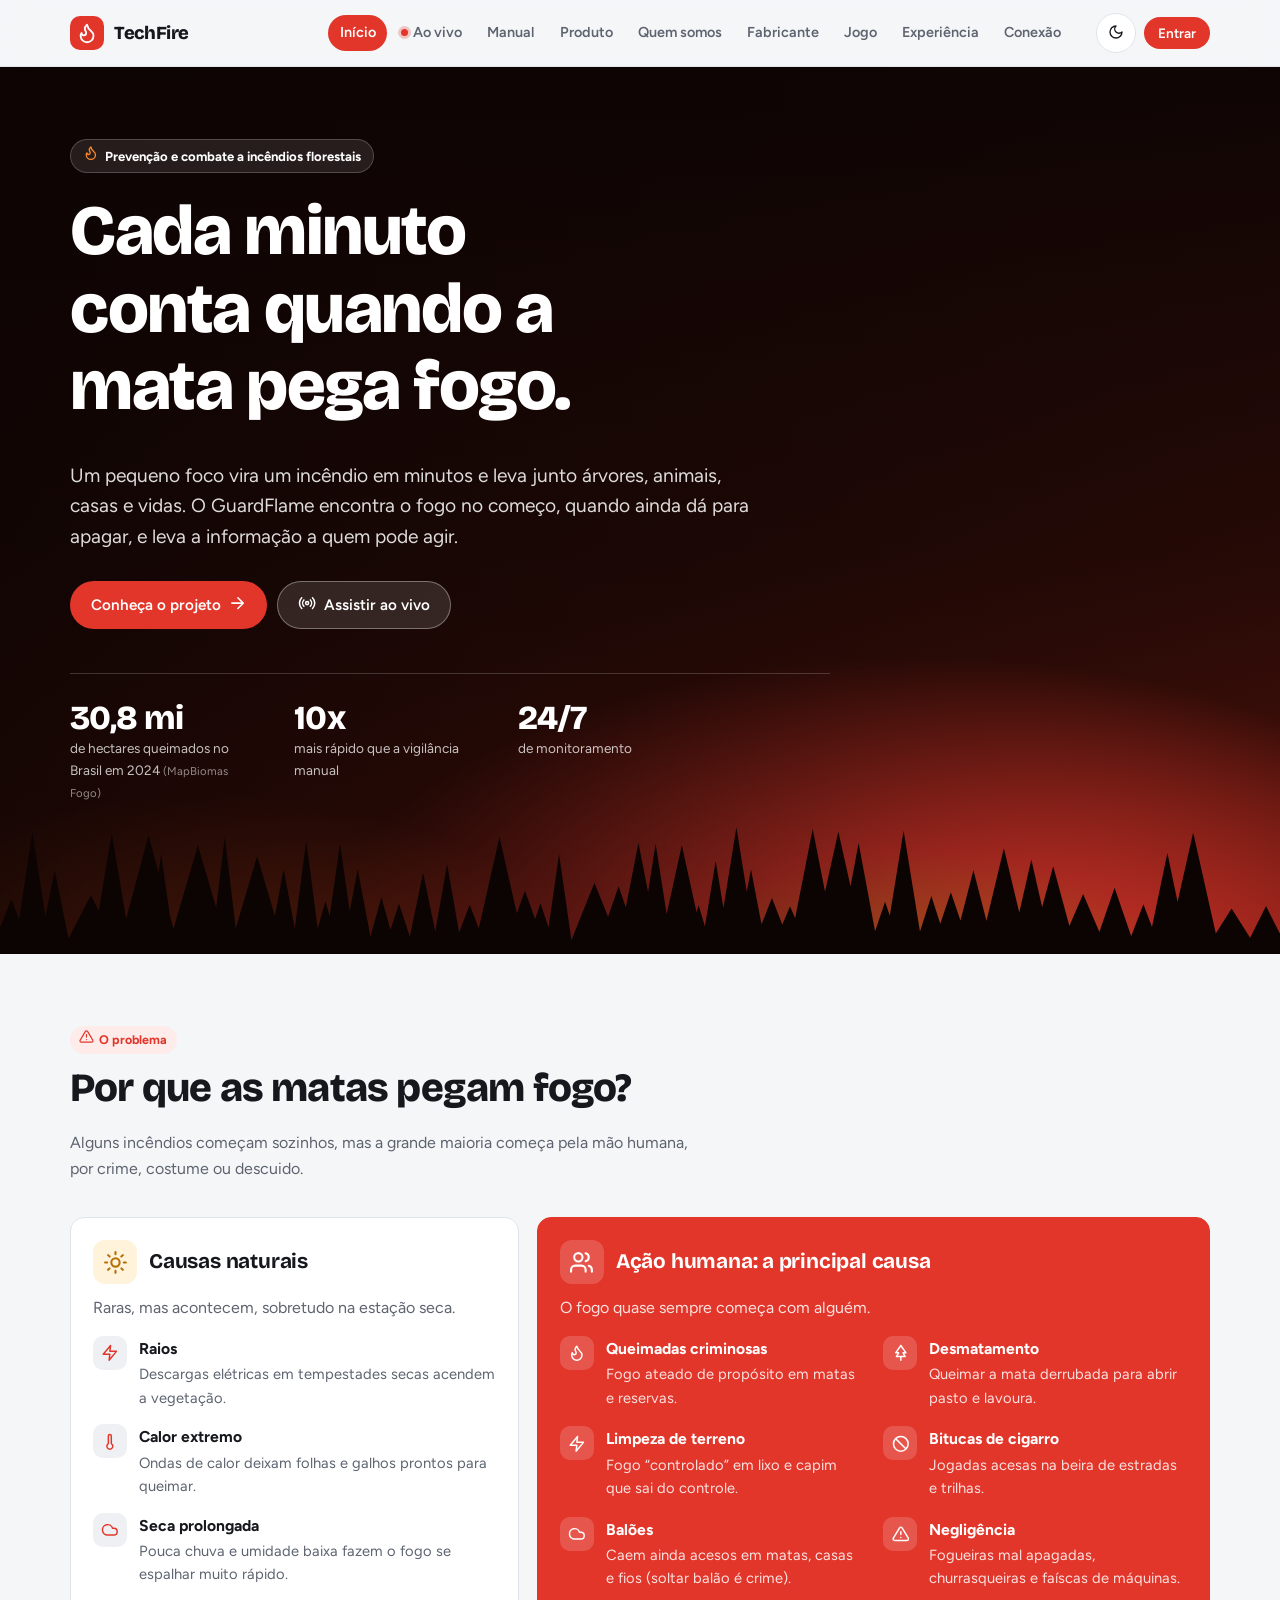
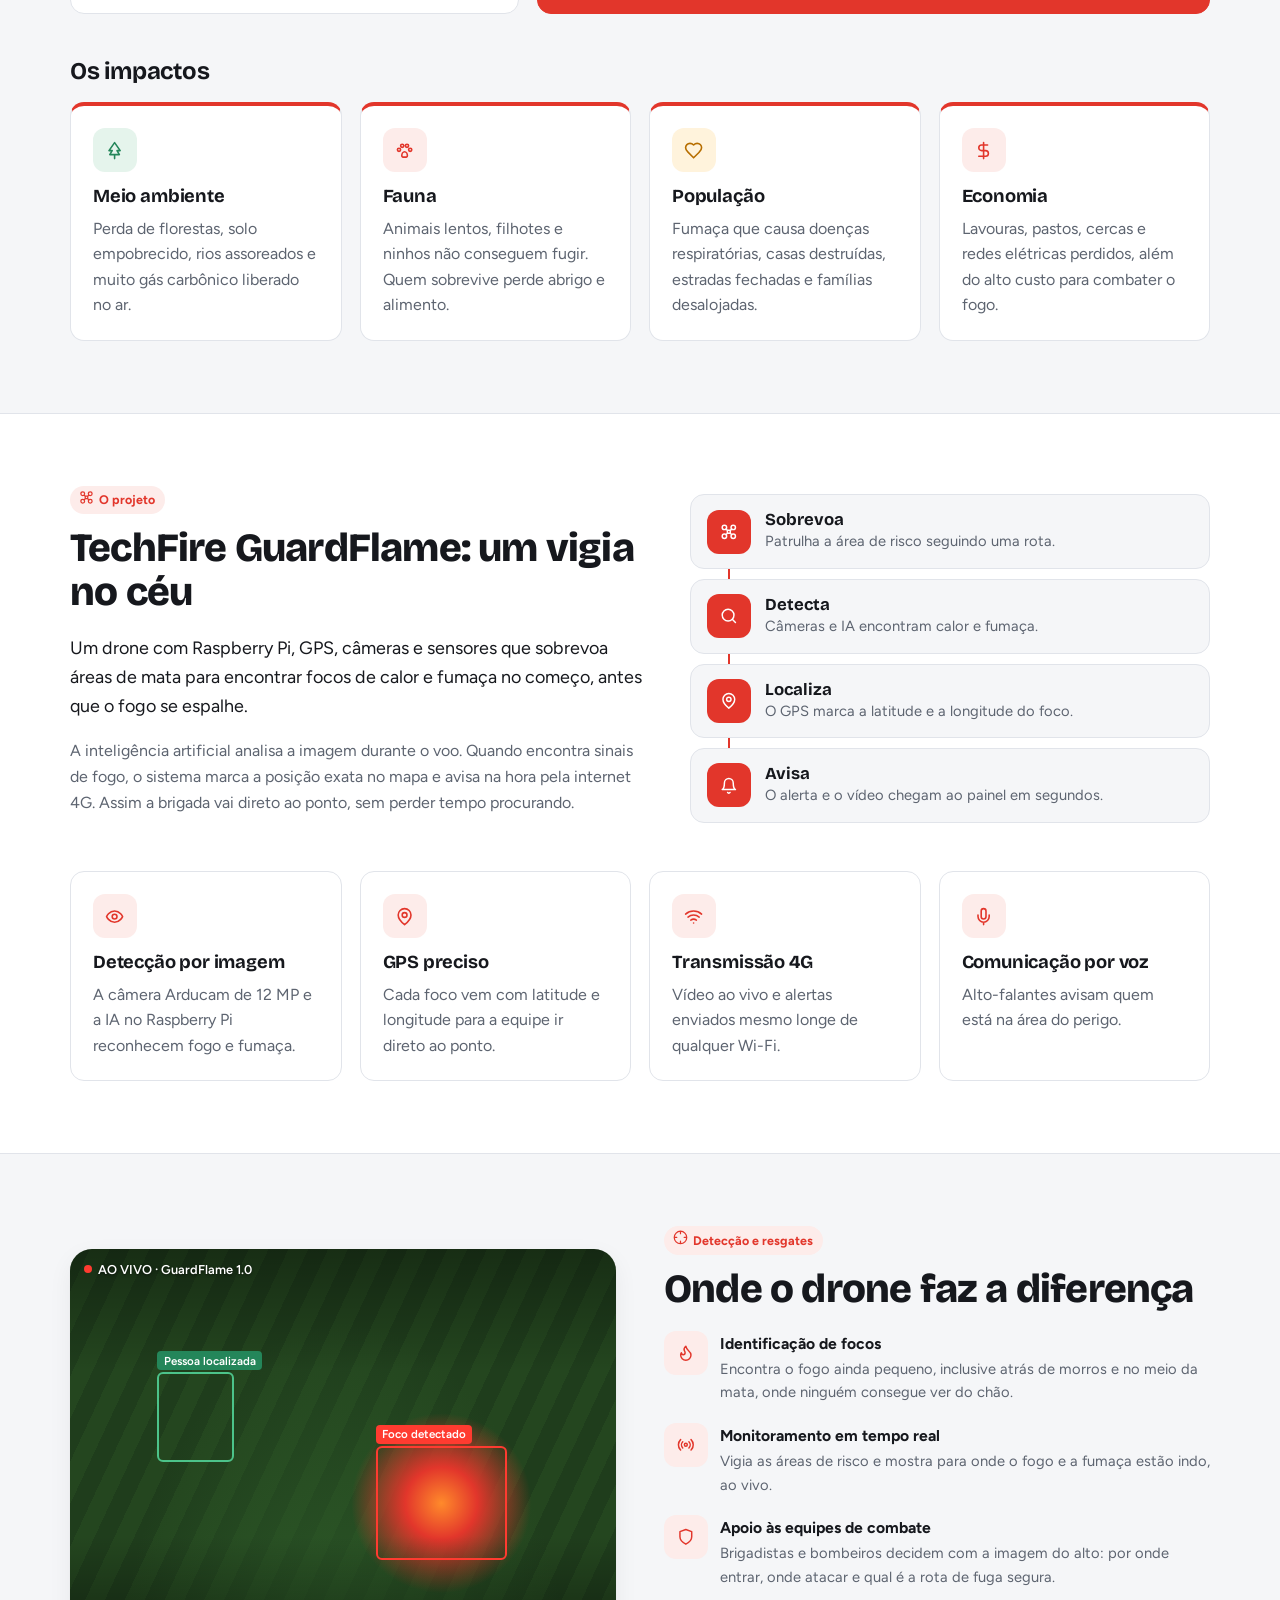
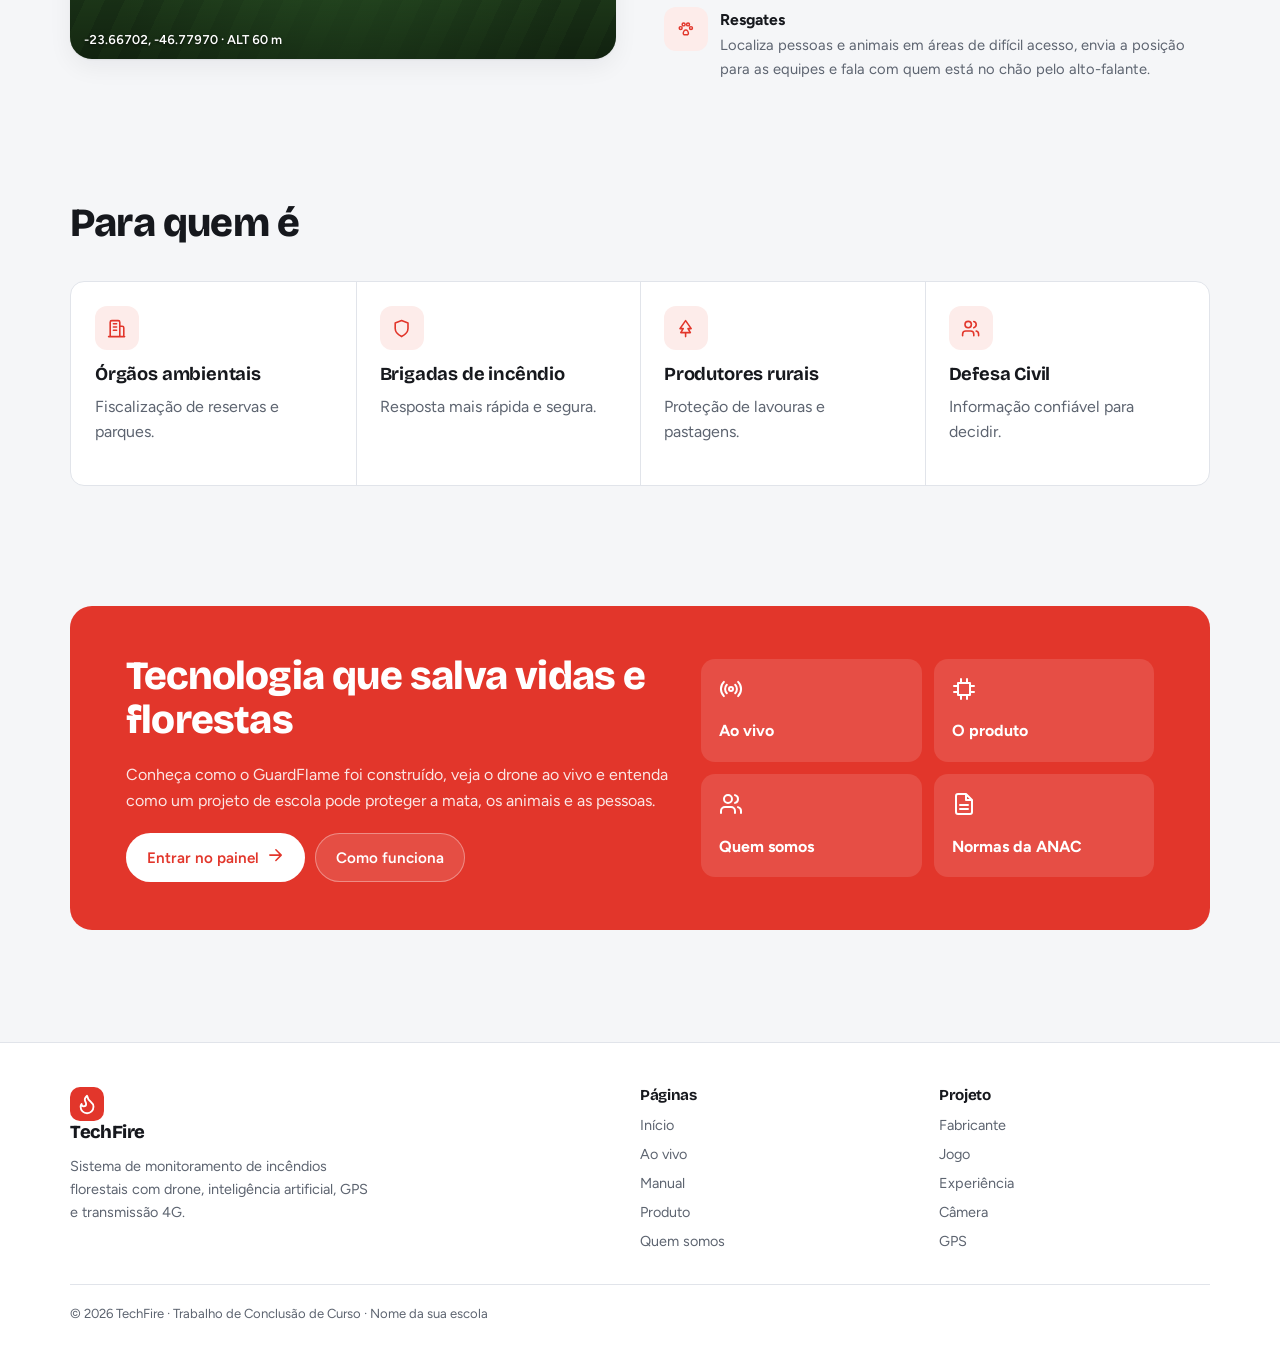
==== commit 0e993805: "revisão do site" ====
--- a/techfire-2/index.html
+++ b/techfire-2/index.html
@@ -121,7 +121,7 @@
       <div class="mira foco"><span>Foco detectado</span></div>
       <div class="mira pessoa"><span>Pessoa localizada</span></div>
       <div class="hud-topo"><span class="rec">AO VIVO · GuardFlame 1.0</span></div>
-      <div class="hud-pe num">-23.66607, -46.77904 · ALT 60 m</div>
+      <div class="hud-pe num">-23.66702, -46.77970 · ALT 60 m</div>
     </div>
     <div>
       <span class="tag"><span data-icon="target"></span>Detecção e resgates</span>
@@ -175,9 +175,9 @@
 <!-- Rodapé: montado pelo js/layout.js -->
 <div id="rodape"></div>
 
-<script src="js/config.js"></script>
-<script src="js/utils.js"></script>
-<script src="js/layout.js"></script>
-<script src="js/home.js"></script>
+<script src="js/config.js?v=2"></script>
+<script src="js/utils.js?v=2"></script>
+<script src="js/layout.js?v=2"></script>
+<script src="js/home.js?v=2"></script>
 </body>
 </html>
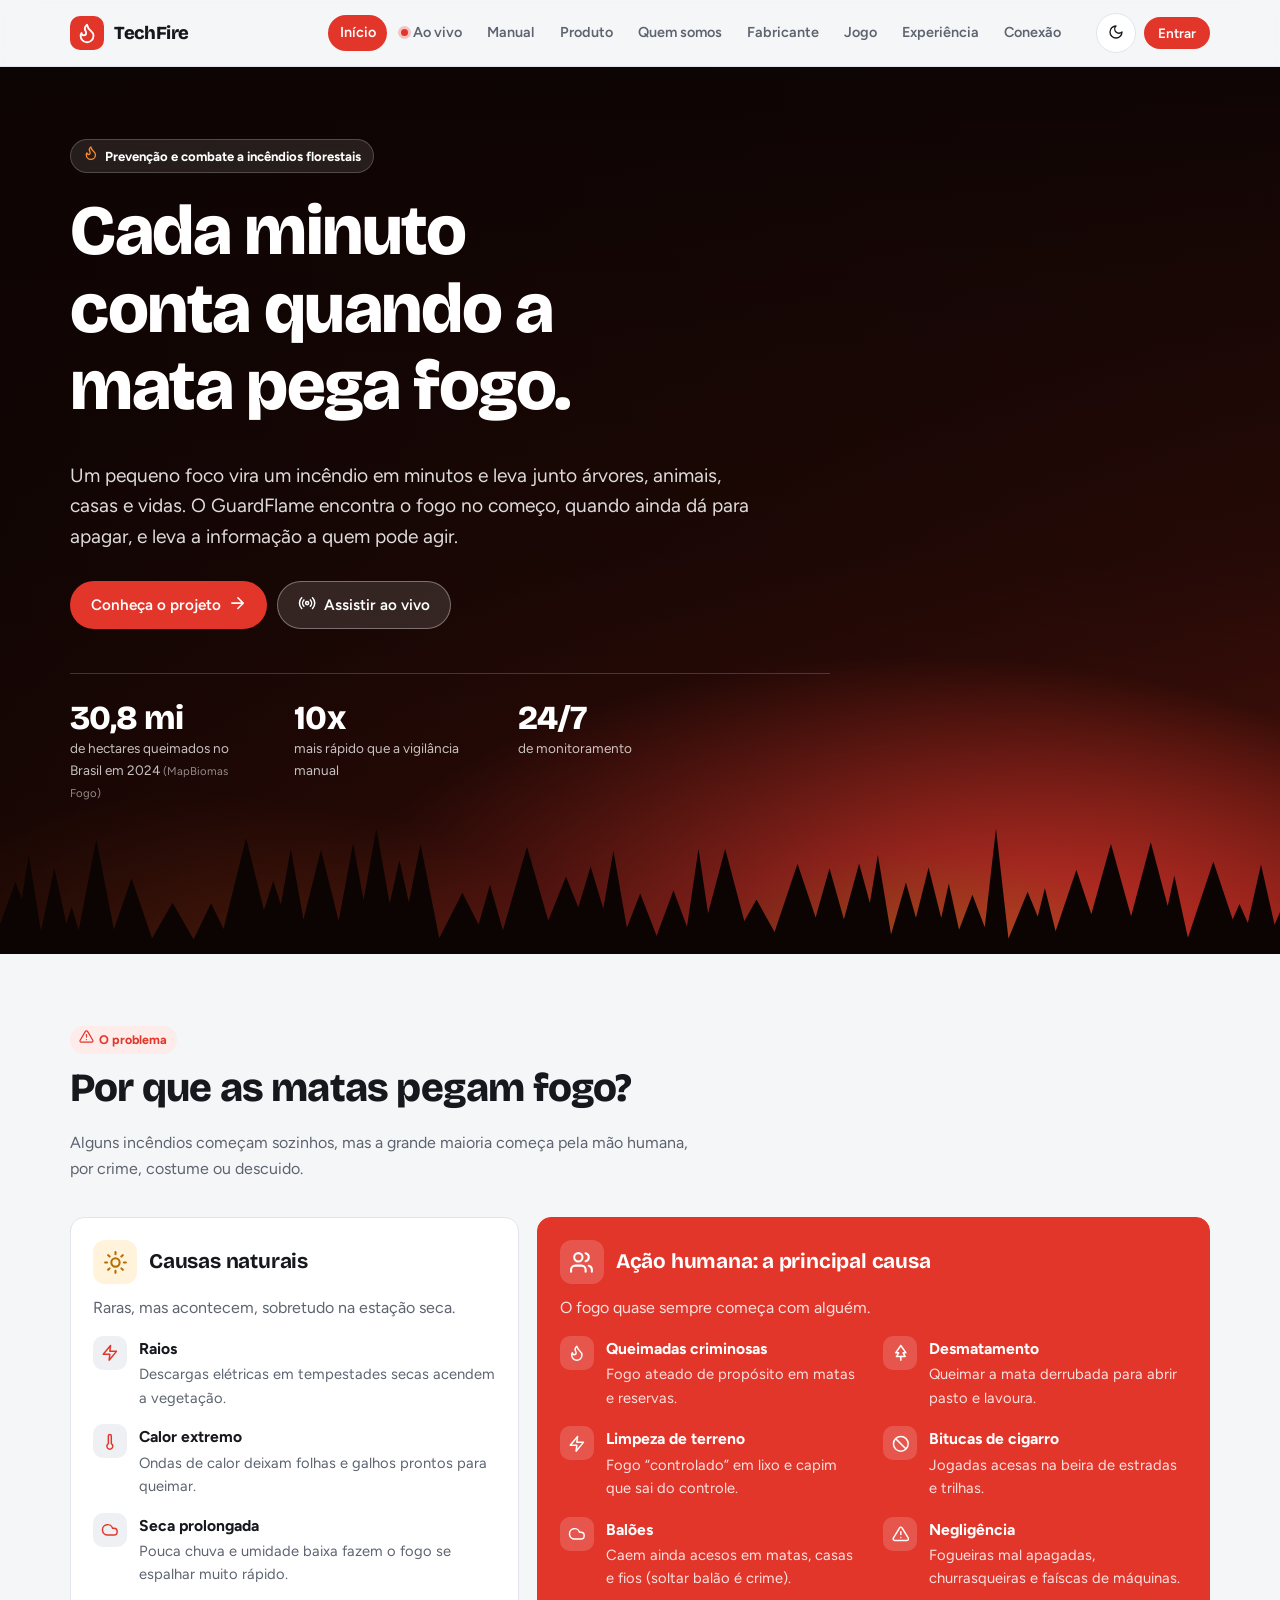
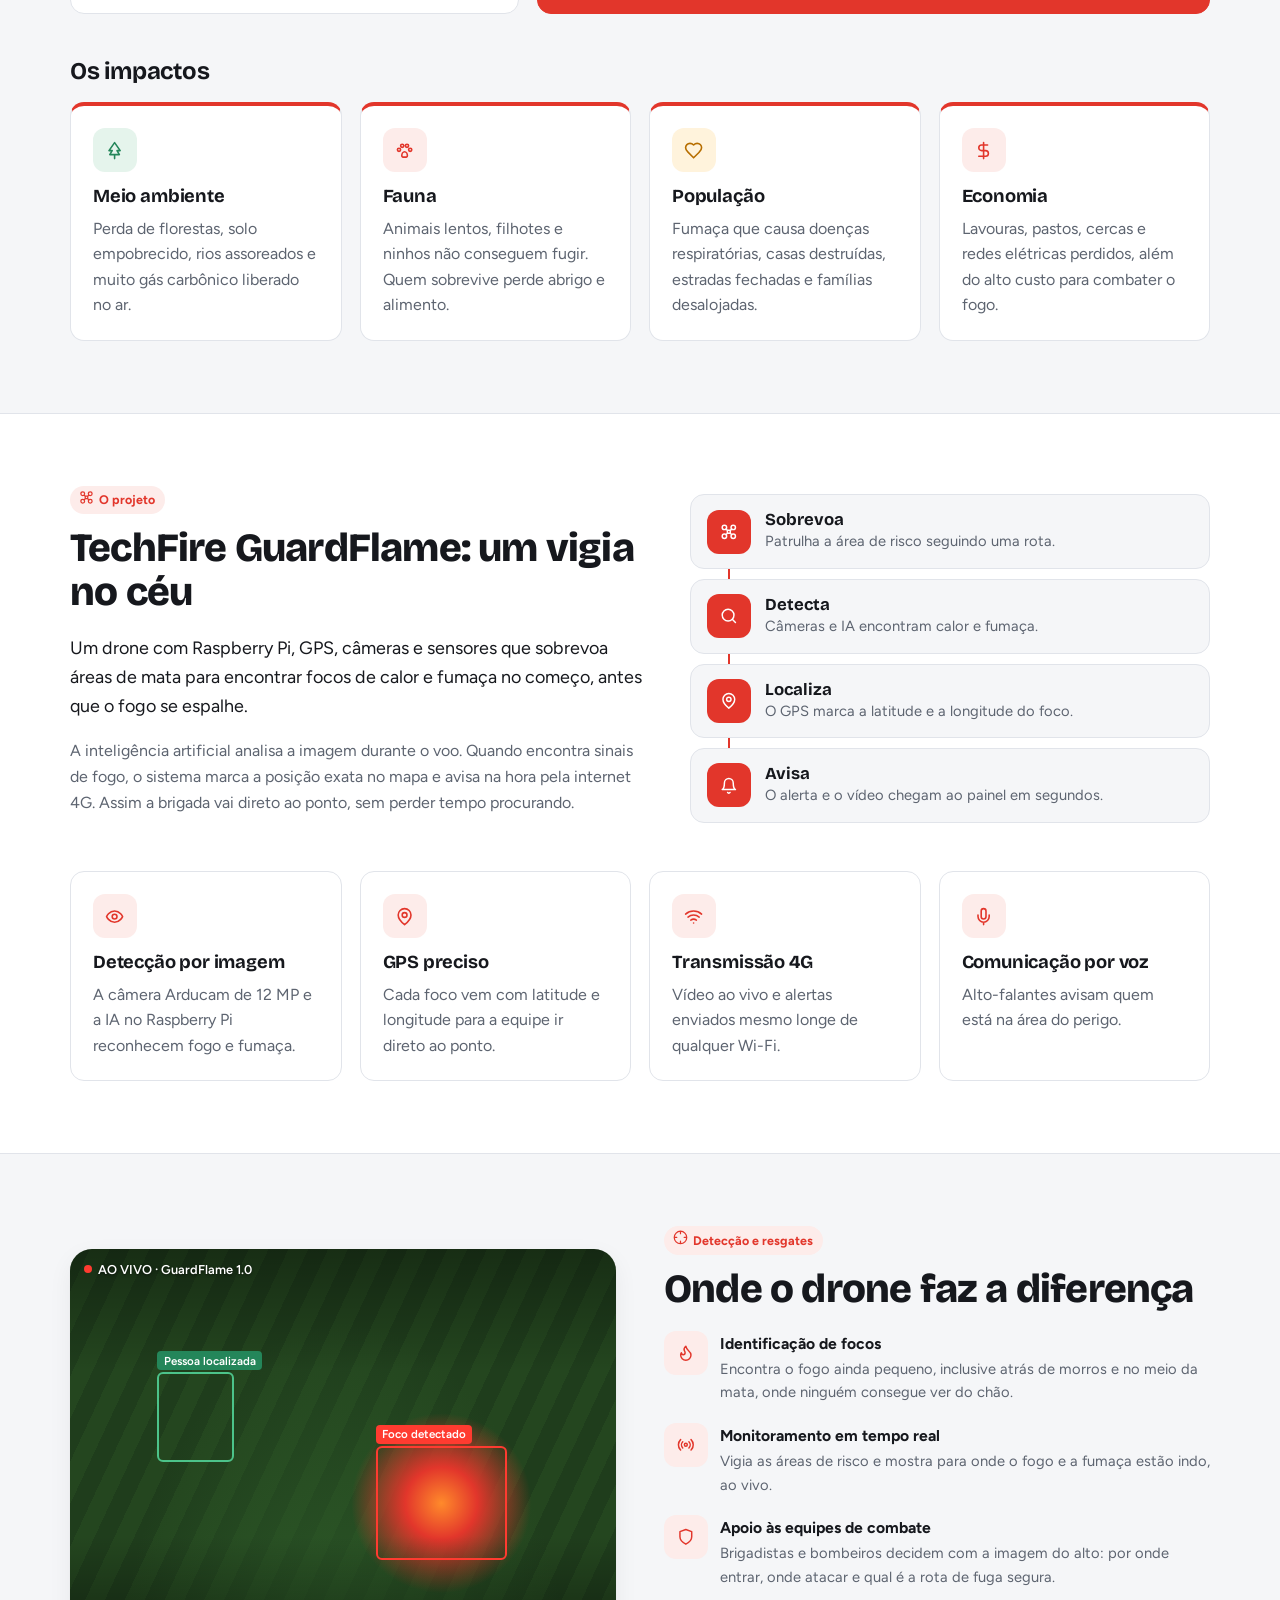
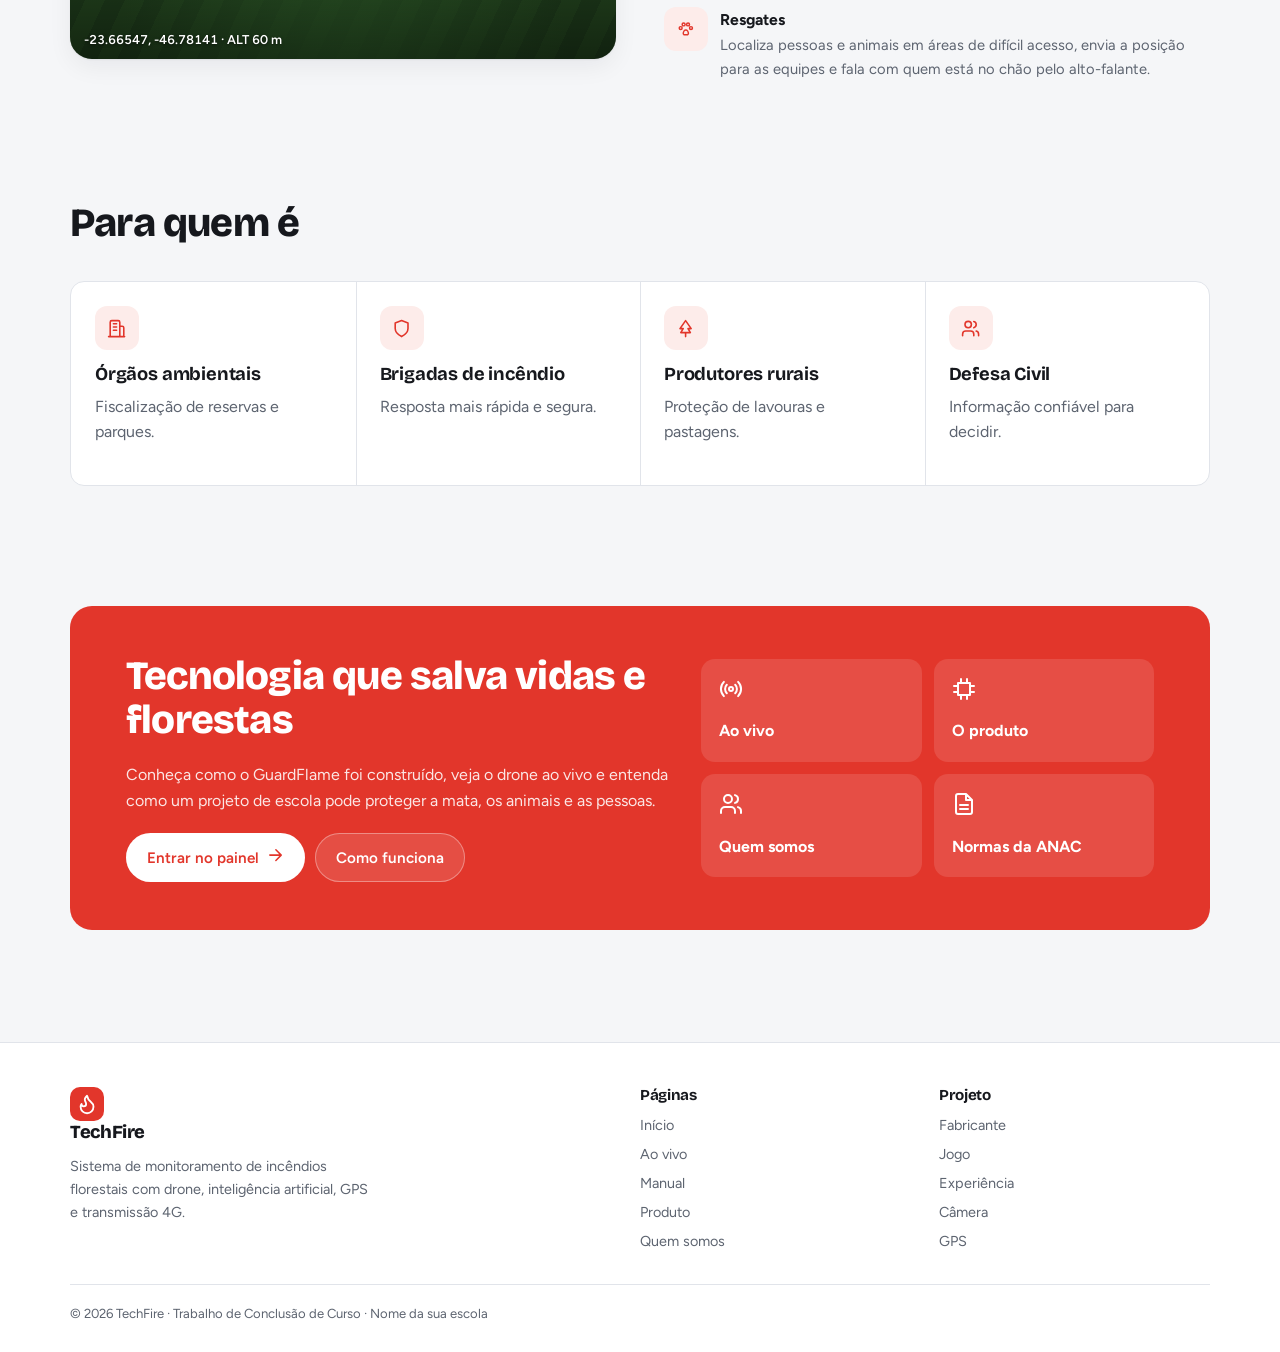
==== commit 3081de13: "commit final para o sipic" ====
--- a/techfire-2/index.html
+++ b/techfire-2/index.html
@@ -121,7 +121,7 @@
       <div class="mira foco"><span>Foco detectado</span></div>
       <div class="mira pessoa"><span>Pessoa localizada</span></div>
       <div class="hud-topo"><span class="rec">AO VIVO · GuardFlame 1.0</span></div>
-      <div class="hud-pe num">-23.66702, -46.77970 · ALT 60 m</div>
+      <div class="hud-pe num">-23.66547, -46.78141 · ALT 60 m</div>
     </div>
     <div>
       <span class="tag"><span data-icon="target"></span>Detecção e resgates</span>
